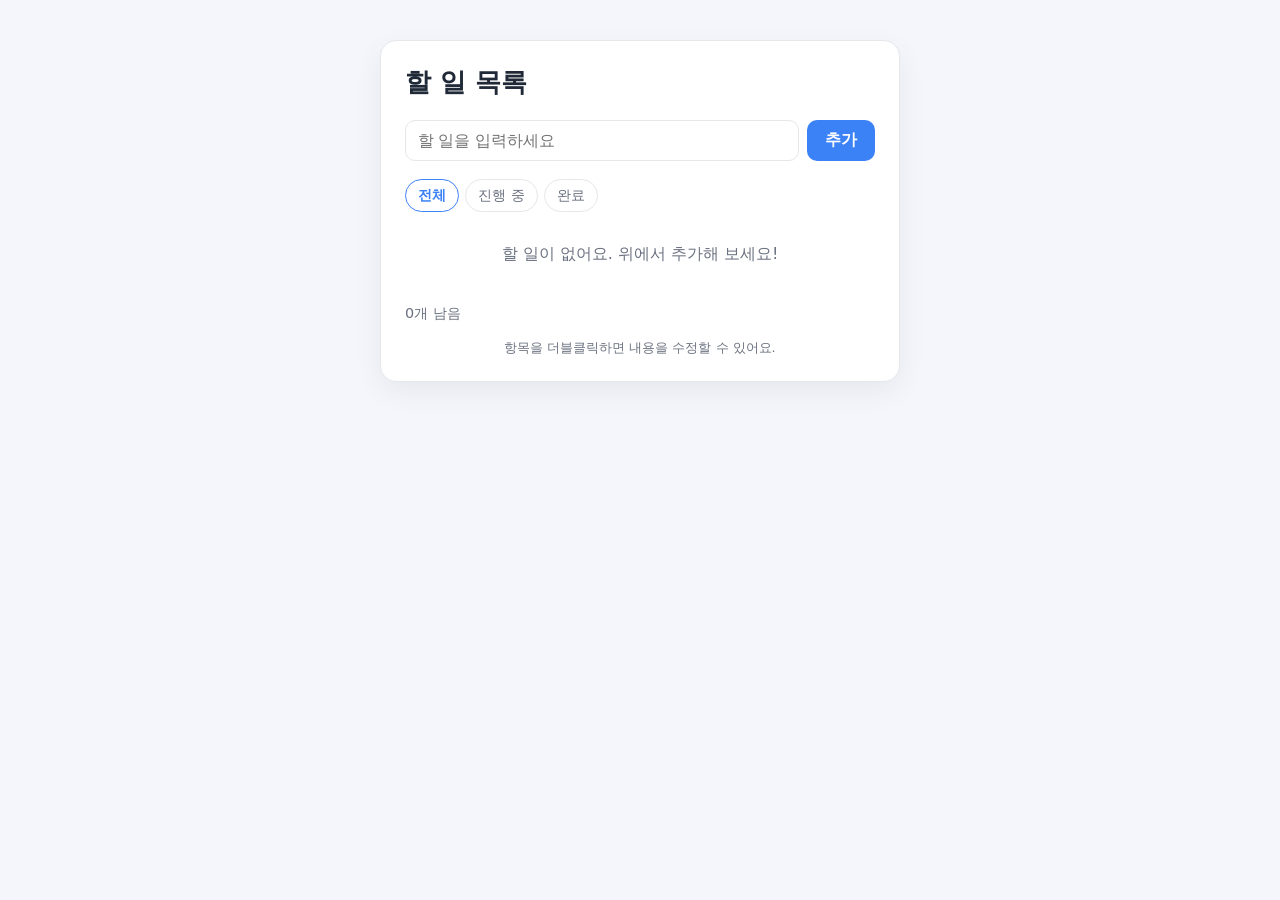
==== index.html @ 4c5c9487 "Add simple to-do list web app Plain HTML/CSS/JS to-do app: add, complete, edit, delete, filter, clea" ====
<!doctype html>
<html lang="ko">
<head>
  <meta charset="utf-8">
  <meta name="viewport" content="width=device-width, initial-scale=1">
  <title>할 일 목록</title>
  <link rel="stylesheet" href="style.css">
</head>
<body>
  <main class="app">
    <h1>할 일 목록</h1>

    <form id="todo-form" class="todo-form">
      <input id="todo-input" type="text" placeholder="할 일을 입력하세요" autocomplete="off" maxlength="200" required>
      <button type="submit">추가</button>
    </form>

    <div class="filters" role="tablist">
      <button type="button" data-filter="all" class="active">전체</button>
      <button type="button" data-filter="active">진행 중</button>
      <button type="button" data-filter="done">완료</button>
    </div>

    <ul id="todo-list" class="todo-list"></ul>
    <p id="empty" class="empty">할 일이 없어요. 위에서 추가해 보세요!</p>

    <footer class="footer">
      <span id="count">0개 남음</span>
      <button type="button" id="clear-done">완료 항목 지우기</button>
    </footer>

    <p class="hint">항목을 더블클릭하면 내용을 수정할 수 있어요.</p>
  </main>

  <script src="app.js"></script>
</body>
</html>
---- style.css ----
:root {
  --bg: #f4f6fb;
  --card: #ffffff;
  --text: #1f2937;
  --muted: #6b7280;
  --border: #e5e7eb;
  --primary: #3b82f6;
  --primary-text: #ffffff;
  --danger: #ef4444;
}

@media (prefers-color-scheme: dark) {
  :root {
    --bg: #0f172a;
    --card: #1e293b;
    --text: #e5e7eb;
    --muted: #94a3b8;
    --border: #334155;
    --primary: #60a5fa;
    --primary-text: #0f172a;
    --danger: #f87171;
  }
}

* { box-sizing: border-box; }

body {
  margin: 0;
  min-height: 100vh;
  background: var(--bg);
  color: var(--text);
  font-family: system-ui, -apple-system, "Apple SD Gothic Neo", "Malgun Gothic", sans-serif;
  padding: 40px 16px;
}

.app {
  max-width: 520px;
  margin: 0 auto;
  background: var(--card);
  border: 1px solid var(--border);
  border-radius: 16px;
  padding: 24px;
  box-shadow: 0 10px 30px rgba(0, 0, 0, 0.06);
}

h1 { margin: 0 0 20px; font-size: 1.6rem; }

.todo-form { display: flex; gap: 8px; }

.todo-form input,
.todo-list .edit {
  flex: 1;
  min-width: 0;
  padding: 10px 12px;
  font-size: 1rem;
  color: var(--text);
  background: transparent;
  border: 1px solid var(--border);
  border-radius: 10px;
  outline: none;
}

.todo-form input:focus,
.todo-list .edit:focus { border-color: var(--primary); }

button {
  font: inherit;
  cursor: pointer;
  border: none;
  background: none;
  color: inherit;
}

.todo-form button {
  padding: 10px 18px;
  border-radius: 10px;
  background: var(--primary);
  color: var(--primary-text);
  font-weight: 600;
}

.filters { display: flex; gap: 6px; margin: 18px 0 8px; }

.filters button {
  padding: 6px 12px;
  border-radius: 999px;
  border: 1px solid var(--border);
  color: var(--muted);
  font-size: 0.9rem;
}

.filters button.active {
  border-color: var(--primary);
  color: var(--primary);
  font-weight: 600;
}

.todo-list { list-style: none; margin: 0; padding: 0; }

.todo-list li {
  display: flex;
  align-items: center;
  gap: 10px;
  padding: 12px 4px;
  border-bottom: 1px solid var(--border);
}

.todo-list input[type="checkbox"] {
  width: 20px;
  height: 20px;
  accent-color: var(--primary);
  flex-shrink: 0;
}

.todo-list .text {
  flex: 1;
  word-break: break-word;
  cursor: text;
}

.todo-list li.done .text {
  text-decoration: line-through;
  color: var(--muted);
}

.todo-list .delete {
  color: var(--muted);
  font-size: 1.2rem;
  line-height: 1;
  padding: 4px 8px;
  border-radius: 6px;
}

.todo-list .delete:hover { color: var(--danger); }

.empty { text-align: center; color: var(--muted); padding: 24px 0; margin: 0; }

.footer {
  display: flex;
  justify-content: space-between;
  align-items: center;
  margin-top: 14px;
  color: var(--muted);
  font-size: 0.9rem;
}

.footer button:hover { color: var(--danger); }

.hint { margin: 16px 0 0; font-size: 0.8rem; color: var(--muted); text-align: center; }
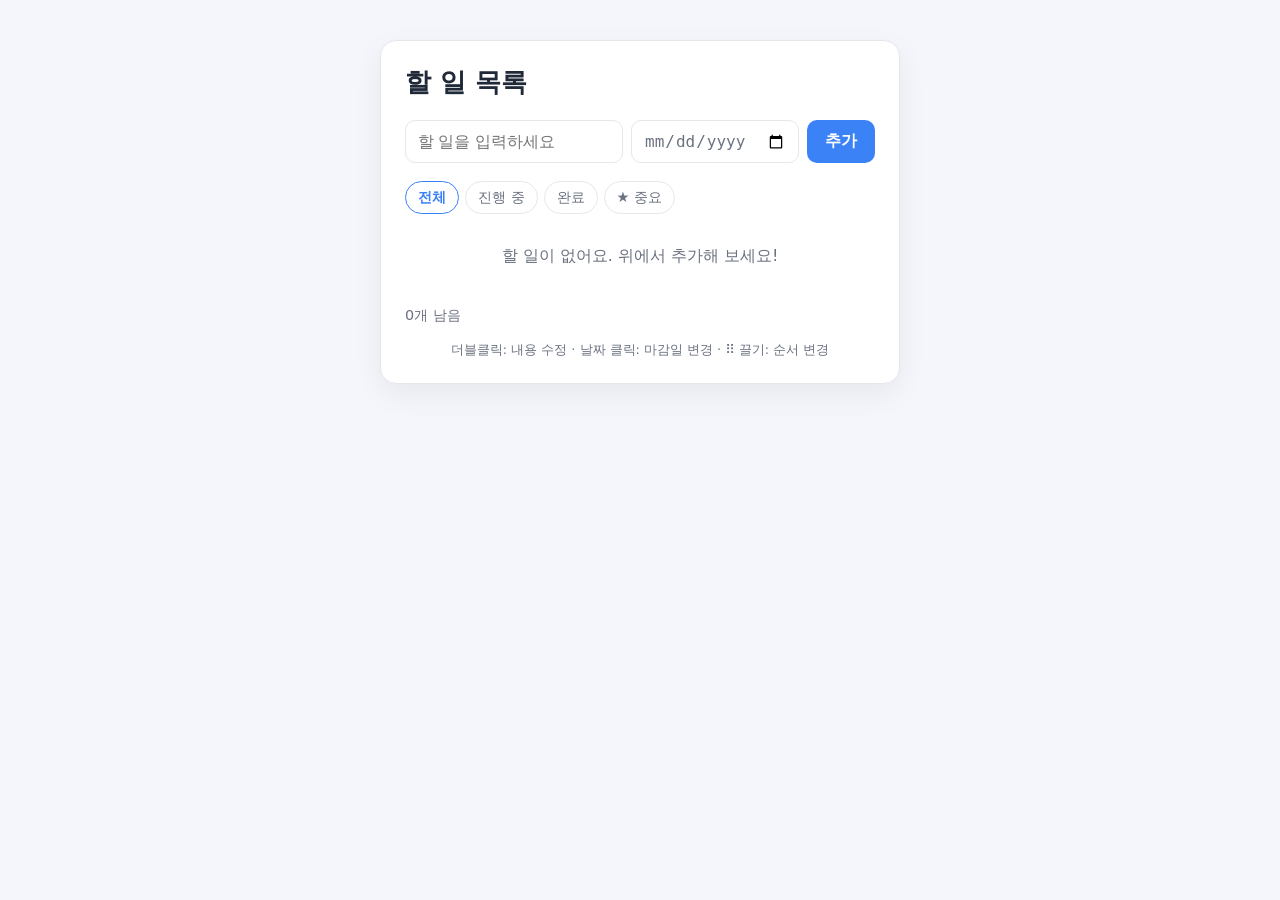
==== commit 1ee1484b: "Add due dates, important star, and drag-to-reorder - Optional due date per item with today/overdue h" ====
--- a/index.html
+++ b/index.html
@@ -12,6 +12,7 @@
 
     <form id="todo-form" class="todo-form">
       <input id="todo-input" type="text" placeholder="할 일을 입력하세요" autocomplete="off" maxlength="200" required>
+      <input id="due-input" type="date" title="마감일 (선택)">
       <button type="submit">추가</button>
     </form>
 
@@ -19,6 +20,7 @@
       <button type="button" data-filter="all" class="active">전체</button>
       <button type="button" data-filter="active">진행 중</button>
       <button type="button" data-filter="done">완료</button>
+      <button type="button" data-filter="important">★ 중요</button>
     </div>
 
     <ul id="todo-list" class="todo-list"></ul>
@@ -29,7 +31,7 @@
       <button type="button" id="clear-done">완료 항목 지우기</button>
     </footer>
 
-    <p class="hint">항목을 더블클릭하면 내용을 수정할 수 있어요.</p>
+    <p class="hint">더블클릭: 내용 수정 · 날짜 클릭: 마감일 변경 · ⠿ 끌기: 순서 변경</p>
   </main>
 
   <script src="app.js"></script>
--- a/style.css
+++ b/style.css
@@ -7,6 +7,8 @@
   --primary: #3b82f6;
   --primary-text: #ffffff;
   --danger: #ef4444;
+  --warn: #d97706;
+  --star: #f59e0b;
 }
 
 @media (prefers-color-scheme: dark) {
@@ -19,6 +21,8 @@
     --primary: #60a5fa;
     --primary-text: #0f172a;
     --danger: #f87171;
+    --warn: #fbbf24;
+    --star: #fbbf24;
   }
 }
 
@@ -79,7 +83,7 @@
   font-weight: 600;
 }
 
-.filters { display: flex; gap: 6px; margin: 18px 0 8px; }
+.filters { display: flex; flex-wrap: wrap; gap: 6px; margin: 18px 0 8px; }
 
 .filters button {
   padding: 6px 12px;
@@ -147,3 +151,80 @@
 .footer button:hover { color: var(--danger); }
 
 .hint { margin: 16px 0 0; font-size: 0.8rem; color: var(--muted); text-align: center; }
+
+/* 마감일 입력 */
+.todo-form { flex-wrap: wrap; }
+
+.todo-form input[type="date"] {
+  flex: 0 0 auto;
+  color: var(--muted);
+}
+
+/* 드래그 손잡이 */
+.todo-list .handle {
+  color: var(--muted);
+  cursor: grab;
+  padding: 4px 2px;
+  touch-action: none;
+  user-select: none;
+  flex-shrink: 0;
+}
+
+.todo-list li.dragging {
+  opacity: 0.5;
+  background: var(--bg);
+}
+
+body.is-dragging, body.is-dragging * { cursor: grabbing !important; user-select: none; }
+
+/* 중요 표시 */
+.todo-list .star {
+  font-size: 1.2rem;
+  line-height: 1;
+  color: var(--muted);
+  padding: 4px;
+  flex-shrink: 0;
+}
+
+.todo-list li.important .star { color: var(--star); }
+.todo-list li.important { box-shadow: inset 3px 0 0 var(--star); }
+
+/* 마감일 배지 */
+.todo-list .due {
+  font-size: 0.8rem;
+  padding: 3px 8px;
+  border-radius: 999px;
+  border: 1px solid var(--border);
+  color: var(--muted);
+  white-space: nowrap;
+  flex-shrink: 0;
+}
+
+.todo-list .due.empty-due { opacity: 0; }
+.todo-list li:hover .due.empty-due,
+.todo-list .due.empty-due:focus { opacity: 1; }
+.todo-list .due.today { border-color: var(--warn); color: var(--warn); font-weight: 600; }
+.todo-list .due.overdue { border-color: var(--danger); color: var(--danger); font-weight: 600; }
+.todo-list li.done .due { color: var(--muted); border-color: var(--border); font-weight: normal; }
+
+.todo-list .due-edit {
+  font-size: 0.8rem;
+  padding: 2px 4px;
+  color: var(--text);
+  background: transparent;
+  border: 1px solid var(--primary);
+  border-radius: 6px;
+}
+
+@media (hover: none) {
+  .todo-list .due.empty-due { opacity: 1; }
+}
+
+/* 좁은 화면(휴대폰)에서는 입력칸을 한 줄 전체로 */
+@media (max-width: 480px) {
+  body { padding: 16px; }
+  .app { padding: 18px 14px; }
+  .todo-form input[type="text"] { flex-basis: 100%; }
+  .todo-form input[type="date"] { flex: 1; }
+  .todo-list li { gap: 6px; }
+}
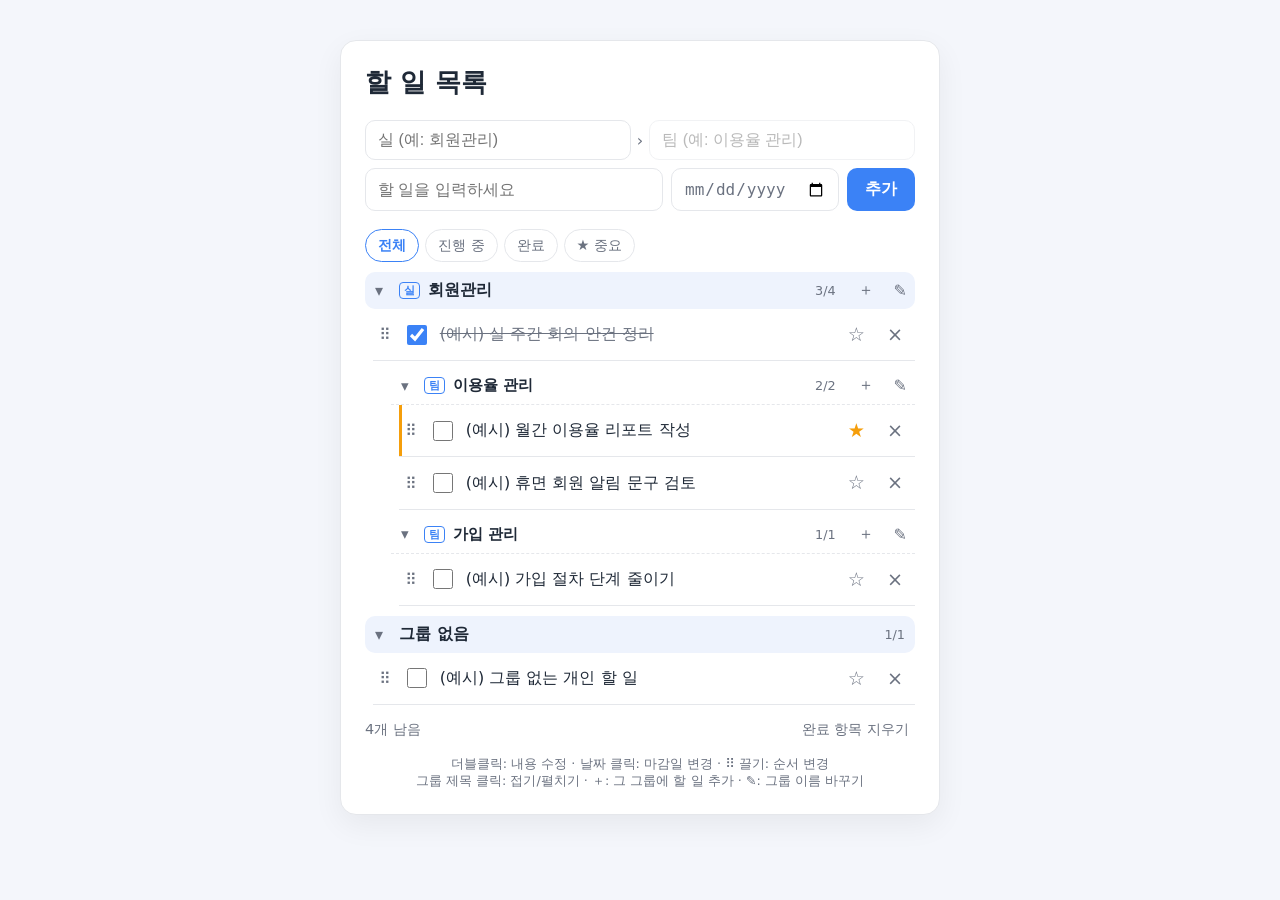
==== commit c2a622d6: "Add two-level task groups (dept > team > task) - Optional dept and team fields on each task, with au" ====
--- a/index.html
+++ b/index.html
@@ -11,6 +11,13 @@
     <h1>할 일 목록</h1>
 
     <form id="todo-form" class="todo-form">
+      <div class="group-inputs">
+        <input id="dept-input" type="text" list="dept-options" placeholder="실 (예: 회원관리)" autocomplete="off" maxlength="40" title="상위 그룹 (선택)">
+        <span class="sep" aria-hidden="true">›</span>
+        <input id="team-input" type="text" list="team-options" placeholder="팀 (예: 이용율 관리)" autocomplete="off" maxlength="40" title="하위 그룹 (선택, 실을 먼저 입력)" disabled>
+      </div>
+      <datalist id="dept-options"></datalist>
+      <datalist id="team-options"></datalist>
       <input id="todo-input" type="text" placeholder="할 일을 입력하세요" autocomplete="off" maxlength="200" required>
       <input id="due-input" type="date" title="마감일 (선택)">
       <button type="submit">추가</button>
@@ -23,7 +30,7 @@
       <button type="button" data-filter="important">★ 중요</button>
     </div>
 
-    <ul id="todo-list" class="todo-list"></ul>
+    <div id="todo-list" class="todo-list"></div>
     <p id="empty" class="empty">할 일이 없어요. 위에서 추가해 보세요!</p>
 
     <footer class="footer">
@@ -31,7 +38,7 @@
       <button type="button" id="clear-done">완료 항목 지우기</button>
     </footer>
 
-    <p class="hint">더블클릭: 내용 수정 · 날짜 클릭: 마감일 변경 · ⠿ 끌기: 순서 변경</p>
+    <p class="hint">더블클릭: 내용 수정 · 날짜 클릭: 마감일 변경 · ⠿ 끌기: 순서 변경<br>그룹 제목 클릭: 접기/펼치기 · ＋: 그 그룹에 할 일 추가 · ✎: 그룹 이름 바꾸기</p>
   </main>
 
   <script src="app.js"></script>
--- a/style.css
+++ b/style.css
@@ -9,6 +9,7 @@
   --danger: #ef4444;
   --warn: #d97706;
   --star: #f59e0b;
+  --group-bg: #eef3fd;
 }
 
 @media (prefers-color-scheme: dark) {
@@ -23,6 +24,7 @@
     --danger: #f87171;
     --warn: #fbbf24;
     --star: #fbbf24;
+    --group-bg: #243349;
   }
 }
 
@@ -38,7 +40,7 @@
 }
 
 .app {
-  max-width: 520px;
+  max-width: 600px;
   margin: 0 auto;
   background: var(--card);
   border: 1px solid var(--border);
@@ -118,7 +120,9 @@
 
 .todo-list .text {
   flex: 1;
-  word-break: break-word;
+  min-width: 0;
+  word-break: keep-all;
+  overflow-wrap: anywhere;
   cursor: text;
 }
 
@@ -224,7 +228,105 @@
 @media (max-width: 480px) {
   body { padding: 16px; }
   .app { padding: 18px 14px; }
-  .todo-form input[type="text"] { flex-basis: 100%; }
+  #todo-input { flex-basis: 100%; }
   .todo-form input[type="date"] { flex: 1; }
   .todo-list li { gap: 6px; }
 }
+
+/* 실 › 팀 입력칸 */
+.group-inputs {
+  display: flex;
+  align-items: center;
+  gap: 6px;
+  flex-basis: 100%;
+  min-width: 0;
+}
+
+.group-inputs .sep { color: var(--muted); }
+.todo-form input:disabled { opacity: 0.5; }
+
+/* 그룹(실/팀) */
+.todo-list ul { list-style: none; margin: 0; padding: 0; }
+
+.group { margin-top: 10px; }
+.group.lv2 { margin-left: 18px; margin-top: 6px; }
+
+.group-head {
+  display: flex;
+  align-items: center;
+  gap: 4px;
+  border-radius: 10px;
+}
+
+.group.lv1 > .group-head { background: var(--group-bg); }
+.group.lv2 > .group-head { border-bottom: 1px dashed var(--border); border-radius: 0; }
+
+.group-toggle {
+  flex: 1;
+  min-width: 0;
+  display: flex;
+  align-items: center;
+  gap: 8px;
+  padding: 8px 10px;
+  text-align: left;
+}
+
+.group.lv1 .group-toggle { font-weight: 700; }
+.group.lv2 .group-toggle { font-weight: 600; font-size: 0.95rem; }
+
+.group-toggle .caret {
+  display: inline-block;
+  width: 1em;
+  color: var(--muted);
+  transition: transform 0.15s;
+}
+
+.group.collapsed > .group-head .caret { transform: rotate(-90deg); }
+.group.collapsed > .group-body { display: none; }
+
+.group-toggle .name { word-break: keep-all; overflow-wrap: anywhere; }
+
+.group-toggle .tag {
+  font-size: 0.7rem;
+  font-weight: 600;
+  color: var(--primary);
+  border: 1px solid var(--primary);
+  border-radius: 4px;
+  padding: 0 4px;
+  flex-shrink: 0;
+}
+
+.group-toggle .group-count {
+  margin-left: auto;
+  font-size: 0.8rem;
+  font-weight: normal;
+  color: var(--muted);
+  white-space: nowrap;
+}
+
+.group-action {
+  color: var(--muted);
+  padding: 6px 8px;
+  border-radius: 6px;
+  flex-shrink: 0;
+}
+
+.group-action:hover { color: var(--primary); }
+
+.group-head .rename-input {
+  flex: 1;
+  min-width: 0;
+  margin: 4px 6px;
+  padding: 6px 8px;
+  font: inherit;
+  color: var(--text);
+  background: var(--card);
+  border: 1px solid var(--primary);
+  border-radius: 8px;
+}
+
+.group-body { padding-left: 8px; }
+
+@media (prefers-reduced-motion: reduce) {
+  .group-toggle .caret { transition: none; }
+}
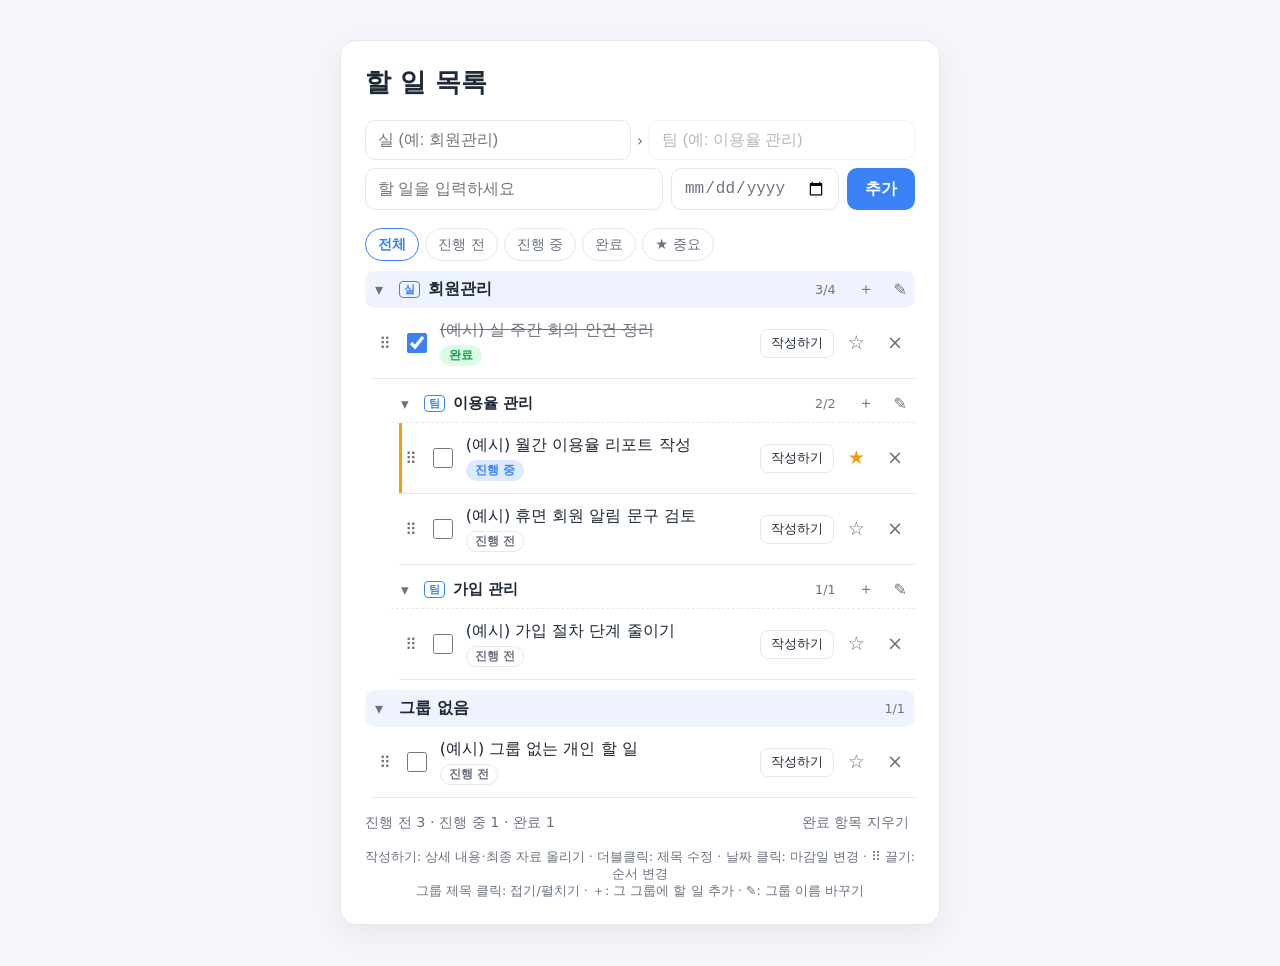
==== commit 56bab18b: "Add per-task write panel with notes, file uploads, and status - '작성하기' opens a dialog for free-form " ====
--- a/index.html
+++ b/index.html
@@ -25,7 +25,8 @@
 
     <div class="filters" role="tablist">
       <button type="button" data-filter="all" class="active">전체</button>
-      <button type="button" data-filter="active">진행 중</button>
+      <button type="button" data-filter="todo">진행 전</button>
+      <button type="button" data-filter="doing">진행 중</button>
       <button type="button" data-filter="done">완료</button>
       <button type="button" data-filter="important">★ 중요</button>
     </div>
@@ -34,12 +35,45 @@
     <p id="empty" class="empty">할 일이 없어요. 위에서 추가해 보세요!</p>
 
     <footer class="footer">
-      <span id="count">0개 남음</span>
+      <span id="count"></span>
       <button type="button" id="clear-done">완료 항목 지우기</button>
     </footer>
 
-    <p class="hint">더블클릭: 내용 수정 · 날짜 클릭: 마감일 변경 · ⠿ 끌기: 순서 변경<br>그룹 제목 클릭: 접기/펼치기 · ＋: 그 그룹에 할 일 추가 · ✎: 그룹 이름 바꾸기</p>
+    <p class="hint">작성하기: 상세 내용·최종 자료 올리기 · 더블클릭: 제목 수정 · 날짜 클릭: 마감일 변경 · ⠿ 끌기: 순서 변경<br>그룹 제목 클릭: 접기/펼치기 · ＋: 그 그룹에 할 일 추가 · ✎: 그룹 이름 바꾸기</p>
   </main>
+
+  <dialog id="detail" class="detail" aria-labelledby="detail-title">
+    <div class="detail-inner">
+      <header class="detail-head">
+        <div class="detail-heading">
+          <p id="detail-path" class="detail-path"></p>
+          <h2 id="detail-title"></h2>
+        </div>
+        <button type="button" id="detail-close" class="detail-close" title="닫기">×</button>
+      </header>
+
+      <div class="detail-state">
+        <span id="detail-status" class="status"></span>
+        <label class="detail-done"><input type="checkbox" id="detail-done"> 완료로 표시</label>
+      </div>
+
+      <section class="detail-section">
+        <label for="detail-notes" class="section-label">상세 내용</label>
+        <textarea id="detail-notes" rows="8" placeholder="진행 상황, 메모, 참고 링크 등을 자유롭게 적어 보세요."></textarea>
+        <p id="detail-saved" class="detail-saved"></p>
+      </section>
+
+      <section class="detail-section">
+        <span class="section-label">최종 자료</span>
+        <ul id="detail-files" class="detail-files"></ul>
+        <label class="upload-button">
+          파일 올리기
+          <input type="file" id="detail-file-input" multiple>
+        </label>
+        <p id="detail-file-error" class="detail-error" role="alert"></p>
+      </section>
+    </div>
+  </dialog>
 
   <script src="app.js"></script>
 </body>
--- a/style.css
+++ b/style.css
@@ -10,6 +10,9 @@
   --warn: #d97706;
   --star: #f59e0b;
   --group-bg: #eef3fd;
+  --ok: #16a34a;
+  --doing-bg: #dbeafe;
+  --ok-bg: #dcfce7;
 }
 
 @media (prefers-color-scheme: dark) {
@@ -25,6 +28,9 @@
     --warn: #fbbf24;
     --star: #fbbf24;
     --group-bg: #243349;
+    --ok: #4ade80;
+    --doing-bg: #1e3a5f;
+    --ok-bg: #14532d;
   }
 }
 
@@ -330,3 +336,170 @@
 @media (prefers-reduced-motion: reduce) {
   .group-toggle .caret { transition: none; }
 }
+
+/* 할 일 본문 (제목 + 상태/마감일/파일 줄) */
+.todo-list .item-body {
+  flex: 1;
+  min-width: 0;
+  display: flex;
+  flex-direction: column;
+  gap: 4px;
+}
+
+.todo-list .meta {
+  display: flex;
+  flex-wrap: wrap;
+  align-items: center;
+  gap: 6px;
+}
+
+.todo-list .meta .due { padding: 1px 8px; font-size: 0.75rem; }
+.todo-list .clip { font-size: 0.75rem; color: var(--muted); }
+
+/* 진행 상태 배지 */
+.status {
+  display: inline-block;
+  font-size: 0.75rem;
+  font-weight: 600;
+  padding: 1px 8px;
+  border-radius: 999px;
+  white-space: nowrap;
+}
+
+.status.todo { color: var(--muted); border: 1px solid var(--border); }
+.status.doing { color: var(--primary); background: var(--doing-bg); border: 1px solid transparent; }
+.status.done { color: var(--ok); background: var(--ok-bg); border: 1px solid transparent; }
+
+/* 작성하기 버튼 */
+.todo-list .write {
+  font-size: 0.8rem;
+  padding: 5px 10px;
+  border: 1px solid var(--border);
+  border-radius: 8px;
+  color: var(--text);
+  white-space: nowrap;
+  flex-shrink: 0;
+}
+
+.todo-list .write:hover { border-color: var(--primary); color: var(--primary); }
+
+/* 작성하기 창 */
+.detail {
+  width: min(560px, calc(100% - 32px));
+  max-height: calc(100% - 48px);
+  padding: 0;
+  border: 1px solid var(--border);
+  border-radius: 16px;
+  background: var(--card);
+  color: var(--text);
+  box-shadow: 0 20px 60px rgba(0, 0, 0, 0.25);
+}
+
+.detail::backdrop { background: rgba(15, 23, 42, 0.45); }
+
+.detail-inner { display: flex; flex-direction: column; gap: 18px; padding: 22px; }
+
+.detail-head { display: flex; align-items: flex-start; gap: 12px; }
+.detail-heading { flex: 1; min-width: 0; }
+.detail-path { margin: 0 0 4px; font-size: 0.8rem; color: var(--muted); }
+.detail-head h2 {
+  margin: 0;
+  font-size: 1.2rem;
+  word-break: keep-all;
+  overflow-wrap: anywhere;
+  text-wrap: balance;
+}
+
+.detail-close {
+  font-size: 1.5rem;
+  line-height: 1;
+  color: var(--muted);
+  padding: 2px 8px;
+  border-radius: 8px;
+}
+
+.detail-close:hover { color: var(--text); }
+
+.detail-state { display: flex; align-items: center; justify-content: space-between; gap: 12px; }
+.detail-state .status { font-size: 0.85rem; padding: 3px 12px; }
+.detail-done { display: flex; align-items: center; gap: 6px; font-size: 0.9rem; cursor: pointer; }
+.detail-done input { width: 18px; height: 18px; accent-color: var(--ok); }
+
+.detail-section { display: flex; flex-direction: column; gap: 8px; }
+
+.section-label {
+  font-size: 0.8rem;
+  font-weight: 700;
+  color: var(--muted);
+  letter-spacing: 0.04em;
+}
+
+.detail textarea {
+  width: 100%;
+  resize: vertical;
+  min-height: 140px;
+  padding: 12px;
+  font: inherit;
+  line-height: 1.6;
+  color: var(--text);
+  background: transparent;
+  border: 1px solid var(--border);
+  border-radius: 10px;
+  outline: none;
+}
+
+.detail textarea:focus { border-color: var(--primary); }
+
+.detail-saved { margin: 0; font-size: 0.75rem; color: var(--muted); }
+
+.detail-files { list-style: none; margin: 0; padding: 0; display: flex; flex-direction: column; gap: 6px; }
+
+.detail-files li {
+  display: flex;
+  align-items: center;
+  gap: 8px;
+  padding: 8px 10px;
+  border: 1px solid var(--border);
+  border-radius: 10px;
+}
+
+.detail-files li.no-files { color: var(--muted); font-size: 0.85rem; border-style: dashed; }
+
+.file-name {
+  flex: 1;
+  min-width: 0;
+  text-align: left;
+  color: var(--primary);
+  overflow-wrap: anywhere;
+}
+
+.file-name:hover { text-decoration: underline; }
+.file-info { font-size: 0.75rem; color: var(--muted); white-space: nowrap; }
+.file-delete { color: var(--muted); font-size: 1.1rem; padding: 0 6px; }
+.file-delete:hover { color: var(--danger); }
+
+.upload-button {
+  align-self: flex-start;
+  padding: 8px 16px;
+  border-radius: 10px;
+  background: var(--primary);
+  color: var(--primary-text);
+  font-weight: 600;
+  font-size: 0.9rem;
+  cursor: pointer;
+}
+
+.upload-button input { position: absolute; width: 1px; height: 1px; opacity: 0; }
+.upload-button:focus-within { outline: 2px solid var(--primary); outline-offset: 2px; }
+
+.detail-error { margin: 0; font-size: 0.8rem; color: var(--danger); }
+.detail-error:empty { display: none; }
+
+button:focus-visible { outline: 2px solid var(--primary); outline-offset: 2px; }
+
+@media (max-width: 480px) {
+  .detail { width: 100%; max-width: 100%; max-height: 100%; height: 100%; border-radius: 0; margin: 0; }
+  .detail-inner { padding: 18px 16px; }
+  .file-info { display: none; }
+  .todo-list .write { padding: 5px 8px; }
+}
